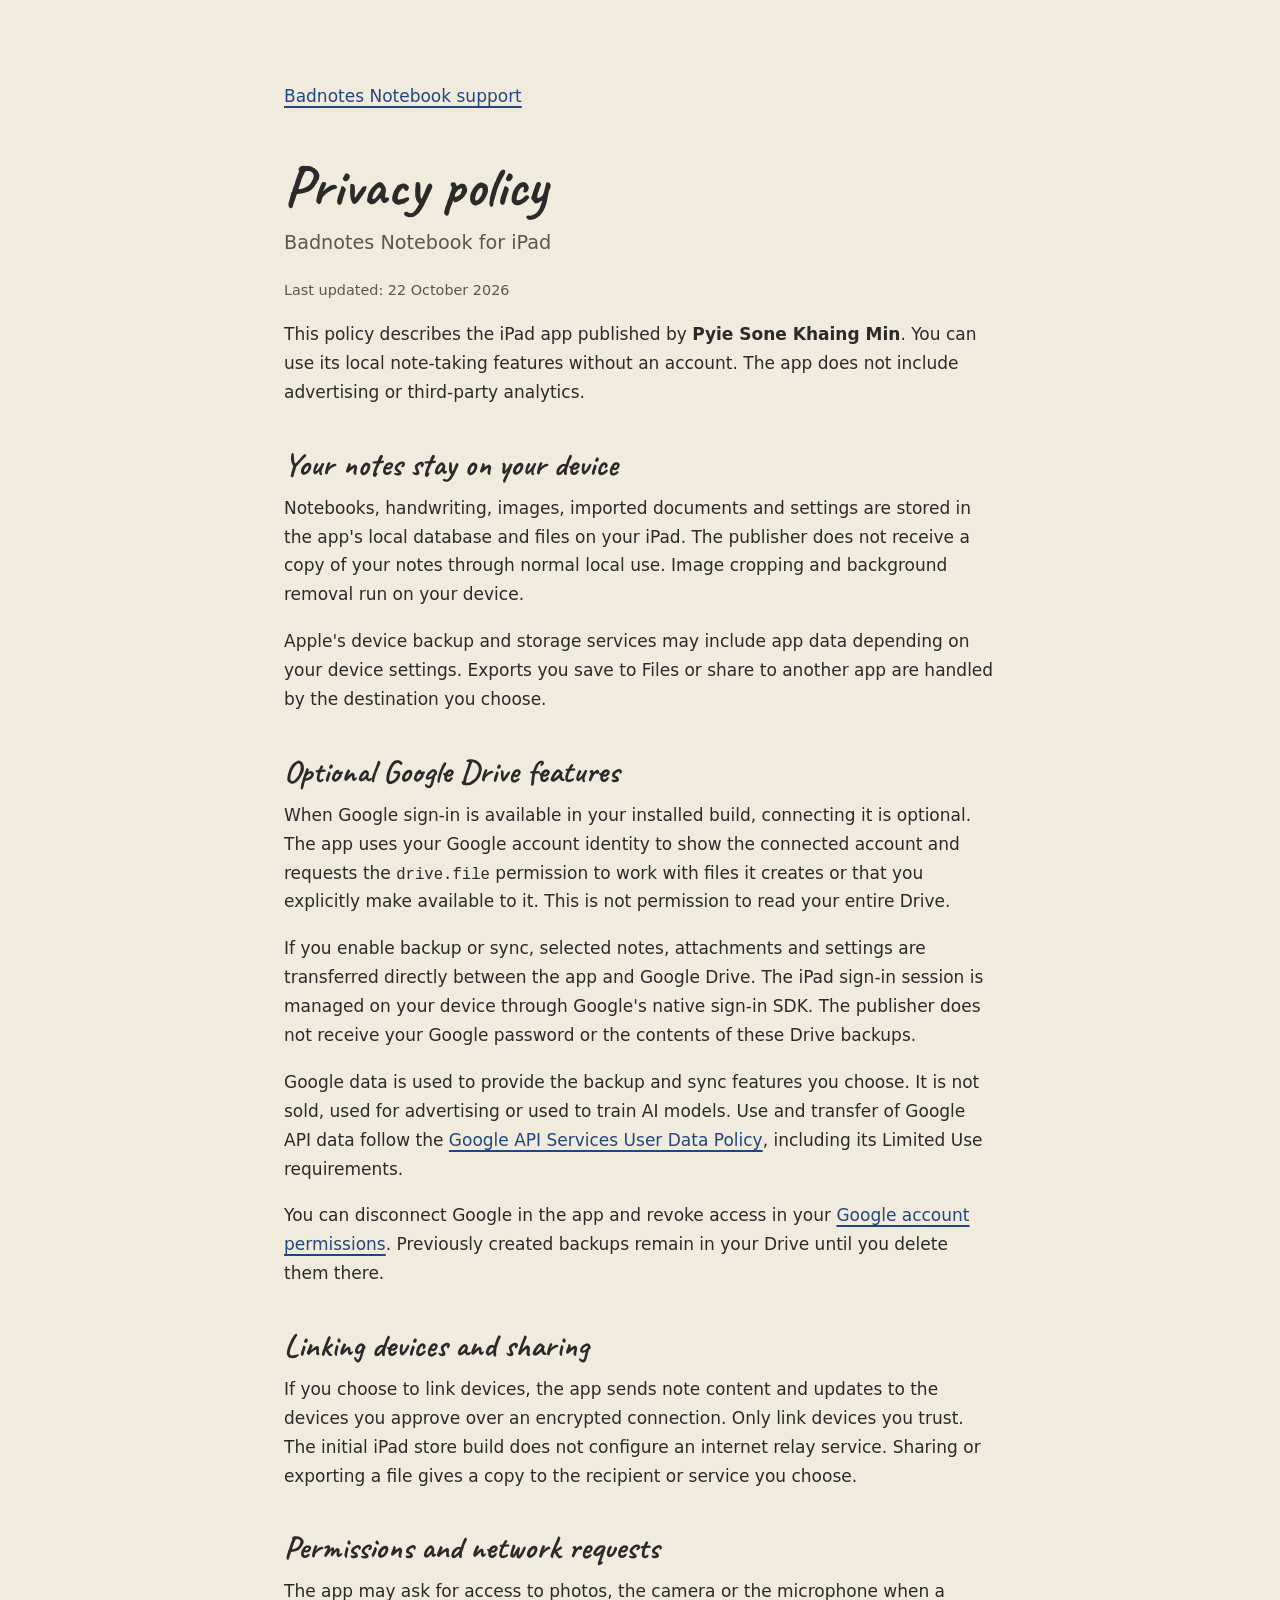
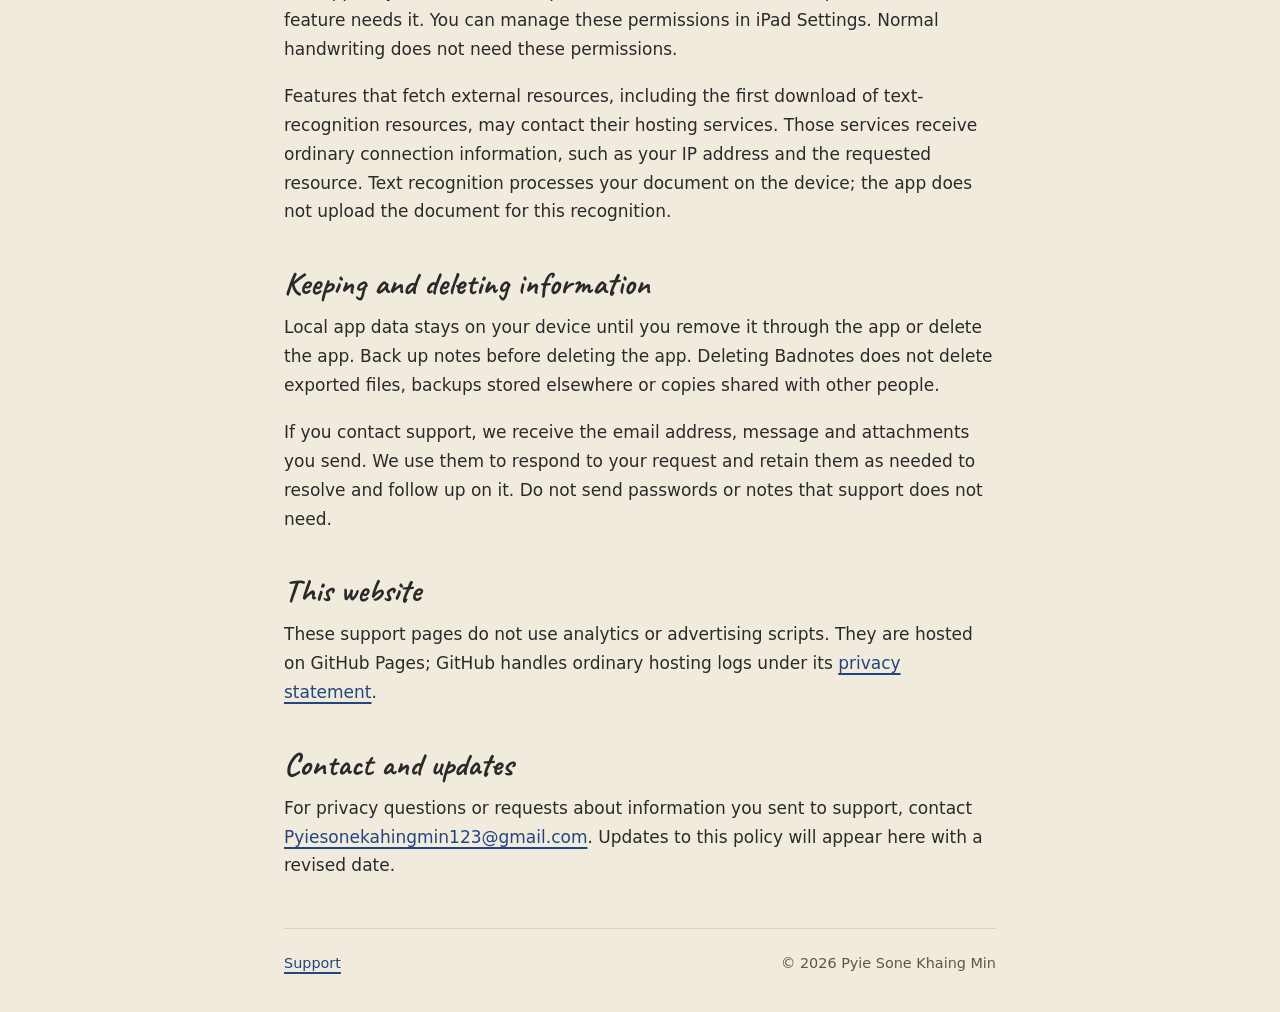
==== privacy.html @ d62a7354 "Publish Badnotes Notebook support and privacy pages" ====
<!doctype html>
<html lang="en">
<head>
  <meta charset="utf-8">
  <meta name="viewport" content="width=device-width, initial-scale=1">
  <meta name="theme-color" content="#f1ebdd">
  <title>Badnotes Notebook — Privacy policy</title>
  <link rel="icon" href="icon.png">
  <link rel="stylesheet" href="support.css">
</head>
<body>
  <a class="skip" href="#content">Skip to content</a>
  <main id="content">
    <nav aria-label="Support"><a href="index.html">Badnotes Notebook support</a></nav>
    <h1>Privacy policy</h1>
    <p class="intro">Badnotes Notebook for iPad</p>
    <p class="meta">Last updated: 22 October 2026</p>
    <p>This policy describes the iPad app published by <strong>Pyie Sone Khaing Min</strong>. You can use its local note-taking features without an account. The app does not include advertising or third-party analytics.</p>

    <h2>Your notes stay on your device</h2>
    <p>Notebooks, handwriting, images, imported documents and settings are stored in the app's local database and files on your iPad. The publisher does not receive a copy of your notes through normal local use. Image cropping and background removal run on your device.</p>
    <p>Apple's device backup and storage services may include app data depending on your device settings. Exports you save to Files or share to another app are handled by the destination you choose.</p>

    <h2>Optional Google Drive features</h2>
    <p>When Google sign-in is available in your installed build, connecting it is optional. The app uses your Google account identity to show the connected account and requests the <code>drive.file</code> permission to work with files it creates or that you explicitly make available to it. This is not permission to read your entire Drive.</p>
    <p>If you enable backup or sync, selected notes, attachments and settings are transferred directly between the app and Google Drive. The iPad sign-in session is managed on your device through Google's native sign-in SDK. The publisher does not receive your Google password or the contents of these Drive backups.</p>
    <p>Google data is used to provide the backup and sync features you choose. It is not sold, used for advertising or used to train AI models. Use and transfer of Google API data follow the <a href="https://developers.google.com/terms/api-services-user-data-policy">Google API Services User Data Policy</a>, including its Limited Use requirements.</p>
    <p>You can disconnect Google in the app and revoke access in your <a href="https://myaccount.google.com/permissions">Google account permissions</a>. Previously created backups remain in your Drive until you delete them there.</p>

    <h2>Linking devices and sharing</h2>
    <p>If you choose to link devices, the app sends note content and updates to the devices you approve over an encrypted connection. Only link devices you trust. The initial iPad store build does not configure an internet relay service. Sharing or exporting a file gives a copy to the recipient or service you choose.</p>

    <h2>Permissions and network requests</h2>
    <p>The app may ask for access to photos, the camera or the microphone when a feature needs it. You can manage these permissions in iPad Settings. Normal handwriting does not need these permissions.</p>
    <p>Features that fetch external resources, including the first download of text-recognition resources, may contact their hosting services. Those services receive ordinary connection information, such as your IP address and the requested resource. Text recognition processes your document on the device; the app does not upload the document for this recognition.</p>

    <h2>Keeping and deleting information</h2>
    <p>Local app data stays on your device until you remove it through the app or delete the app. Back up notes before deleting the app. Deleting Badnotes does not delete exported files, backups stored elsewhere or copies shared with other people.</p>
    <p>If you contact support, we receive the email address, message and attachments you send. We use them to respond to your request and retain them as needed to resolve and follow up on it. Do not send passwords or notes that support does not need.</p>

    <h2>This website</h2>
    <p>These support pages do not use analytics or advertising scripts. They are hosted on GitHub Pages; GitHub handles ordinary hosting logs under its <a href="https://docs.github.com/en/site-policy/privacy-policies/github-general-privacy-statement">privacy statement</a>.</p>

    <h2>Contact and updates</h2>
    <p>For privacy questions or requests about information you sent to support, contact <a href="mailto:Pyiesonekahingmin123@gmail.com">Pyiesonekahingmin123@gmail.com</a>. Updates to this policy will appear here with a revised date.</p>
    <footer><a href="index.html">Support</a><span>© 2026 Pyie Sone Khaing Min</span></footer>
  </main>
</body>
</html>
---- support.css ----
@font-face{font-family:Caveat;src:url('fonts/caveat-700.woff2') format('woff2');font-weight:700;font-display:swap}
:root{color-scheme:light;--paper:#f1ebdd;--ink:#2a2a2a;--muted:#5c564a;--line:#d8cfbb;--link:#22467f}
*{box-sizing:border-box}
html{background:var(--paper);color:var(--ink);scroll-padding-top:24px}
body{margin:0;font:17px/1.7 system-ui,-apple-system,BlinkMacSystemFont,'Segoe UI',sans-serif}
main{max-width:760px;margin:auto;padding:56px 24px 36px}
header{display:flex;align-items:center;gap:18px}
header img{flex-shrink:0}
h1,h2{font-family:Caveat,'Segoe Print',cursive;font-weight:700;line-height:1.15}
h1{font-size:clamp(2.7rem,7vw,3.6rem);margin:16px 0 8px;text-wrap:balance}
h2{font-size:2rem;margin:40px 0 10px;text-wrap:balance}
p{margin:0 0 18px}
a{color:var(--link);text-underline-offset:4px;text-decoration-thickness:1.5px;overflow-wrap:anywhere}
a:hover{text-decoration-thickness:3px}
a:focus-visible{outline:3px solid var(--link);outline-offset:5px;border-radius:2px}
nav{display:flex;gap:12px 28px;flex-wrap:wrap;margin:22px 0 38px}
nav a{padding:4px 0}
.intro{font-size:1.2rem;color:var(--muted)}
.meta{color:var(--muted);font-size:.9rem}
code{font: .92em ui-monospace,Consolas,monospace;overflow-wrap:anywhere}
footer{border-top:1px solid var(--line);margin-top:48px;padding-top:22px;display:flex;justify-content:space-between;gap:14px;flex-wrap:wrap;font-size:.9rem;color:var(--muted)}
.skip{position:absolute;top:-100px;left:16px;background:var(--paper);padding:8px 16px}
.skip:focus{top:12px}
::selection{background:#c6d7eb;color:#152b49}
@media(max-width:460px){main{padding:30px 22px}header{gap:12px}header img{width:48px;height:48px}h1{font-size:2.6rem}footer{display:block}footer span{display:block;margin-top:12px}}
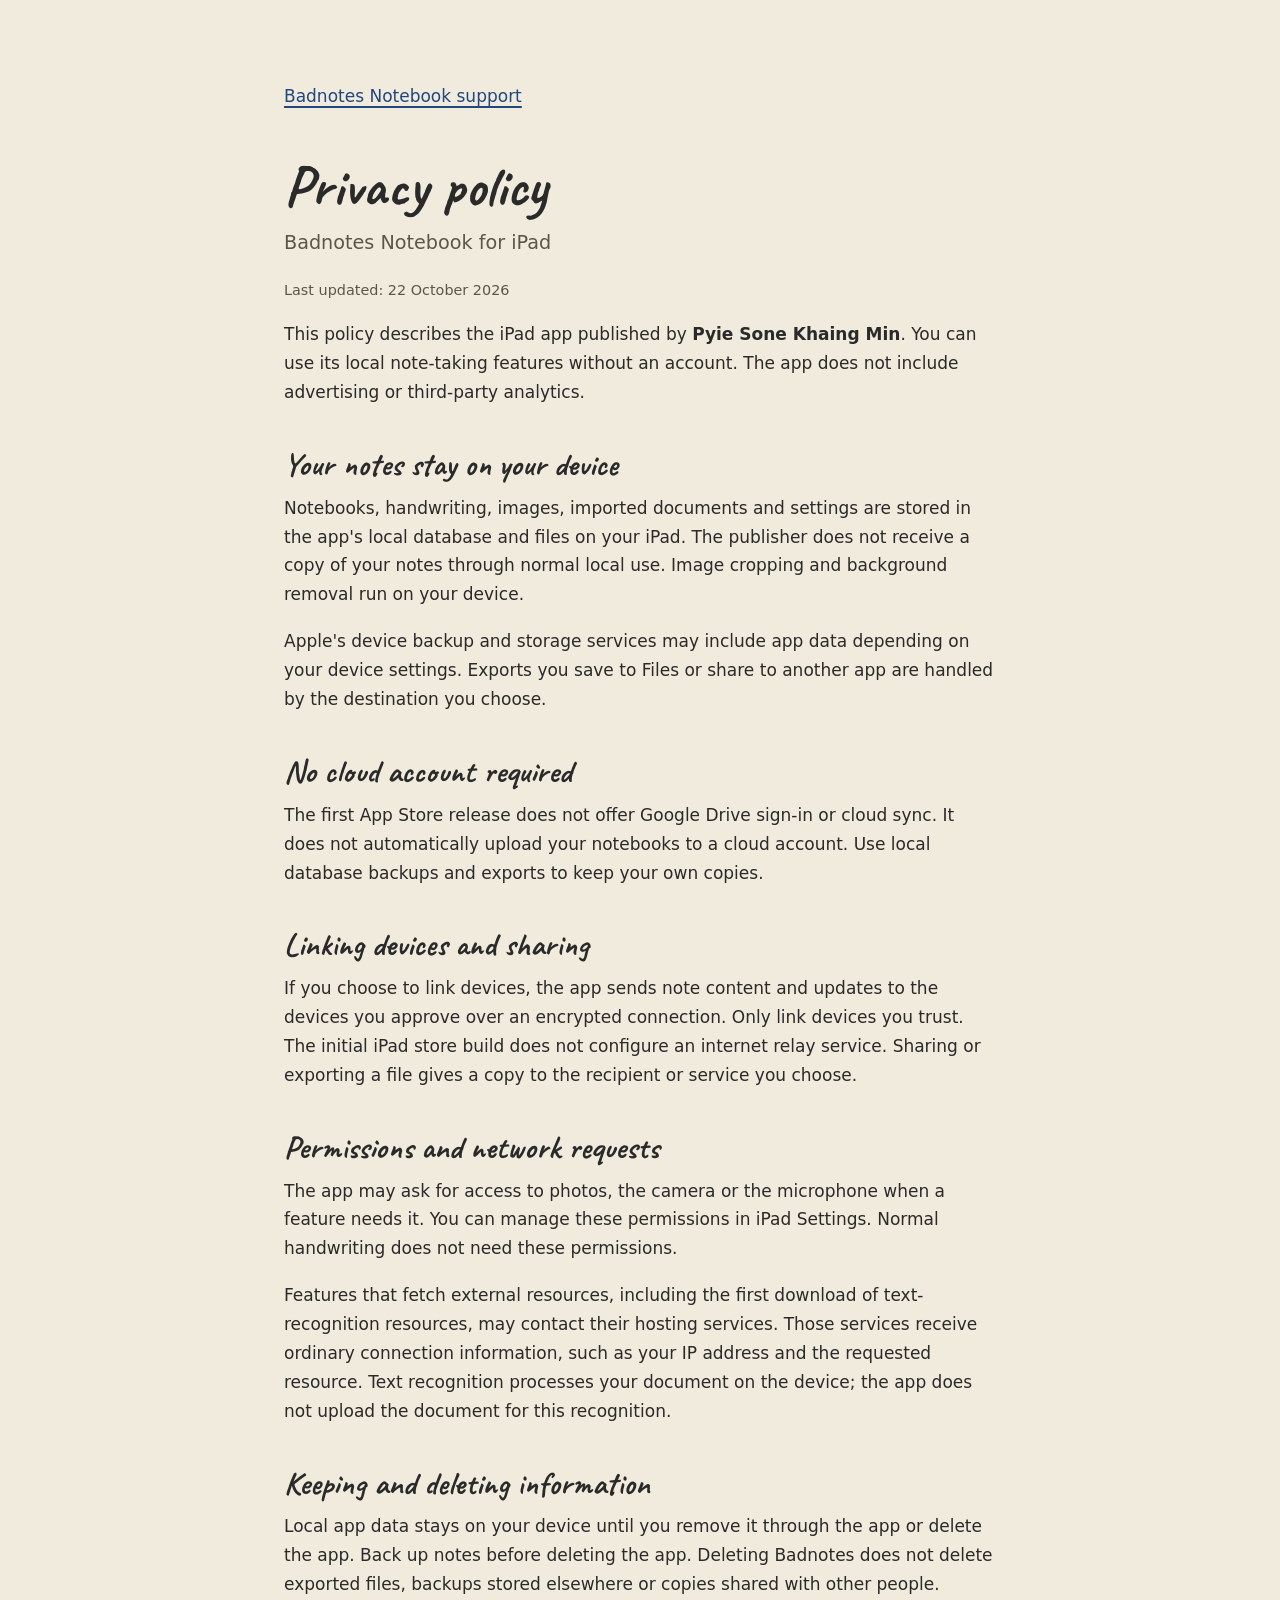
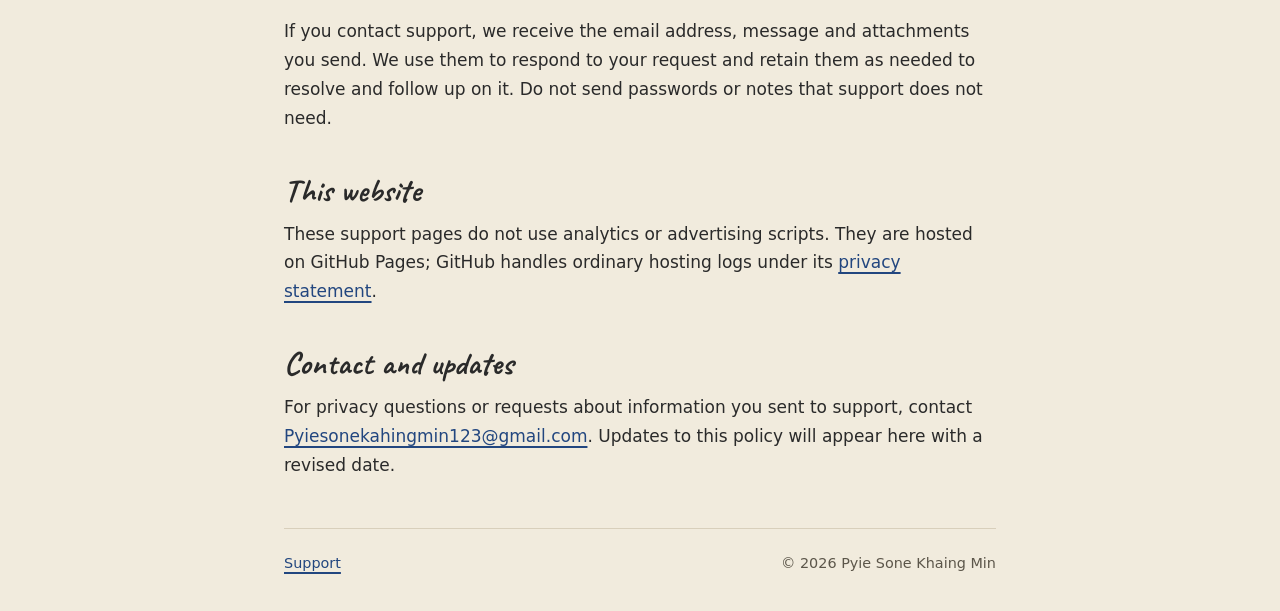
==== commit 28a7e22f: "Match support pages to the offline first release" ====
--- a/privacy.html
+++ b/privacy.html
@@ -21,11 +21,8 @@
     <p>Notebooks, handwriting, images, imported documents and settings are stored in the app's local database and files on your iPad. The publisher does not receive a copy of your notes through normal local use. Image cropping and background removal run on your device.</p>
     <p>Apple's device backup and storage services may include app data depending on your device settings. Exports you save to Files or share to another app are handled by the destination you choose.</p>
 
-    <h2>Optional Google Drive features</h2>
-    <p>When Google sign-in is available in your installed build, connecting it is optional. The app uses your Google account identity to show the connected account and requests the <code>drive.file</code> permission to work with files it creates or that you explicitly make available to it. This is not permission to read your entire Drive.</p>
-    <p>If you enable backup or sync, selected notes, attachments and settings are transferred directly between the app and Google Drive. The iPad sign-in session is managed on your device through Google's native sign-in SDK. The publisher does not receive your Google password or the contents of these Drive backups.</p>
-    <p>Google data is used to provide the backup and sync features you choose. It is not sold, used for advertising or used to train AI models. Use and transfer of Google API data follow the <a href="https://developers.google.com/terms/api-services-user-data-policy">Google API Services User Data Policy</a>, including its Limited Use requirements.</p>
-    <p>You can disconnect Google in the app and revoke access in your <a href="https://myaccount.google.com/permissions">Google account permissions</a>. Previously created backups remain in your Drive until you delete them there.</p>
+    <h2>No cloud account required</h2>
+    <p>The first App Store release does not offer Google Drive sign-in or cloud sync. It does not automatically upload your notebooks to a cloud account. Use local database backups and exports to keep your own copies.</p>
 
     <h2>Linking devices and sharing</h2>
     <p>If you choose to link devices, the app sends note content and updates to the devices you approve over an encrypted connection. Only link devices you trust. The initial iPad store build does not configure an internet relay service. Sharing or exporting a file gives a copy to the recipient or service you choose.</p>
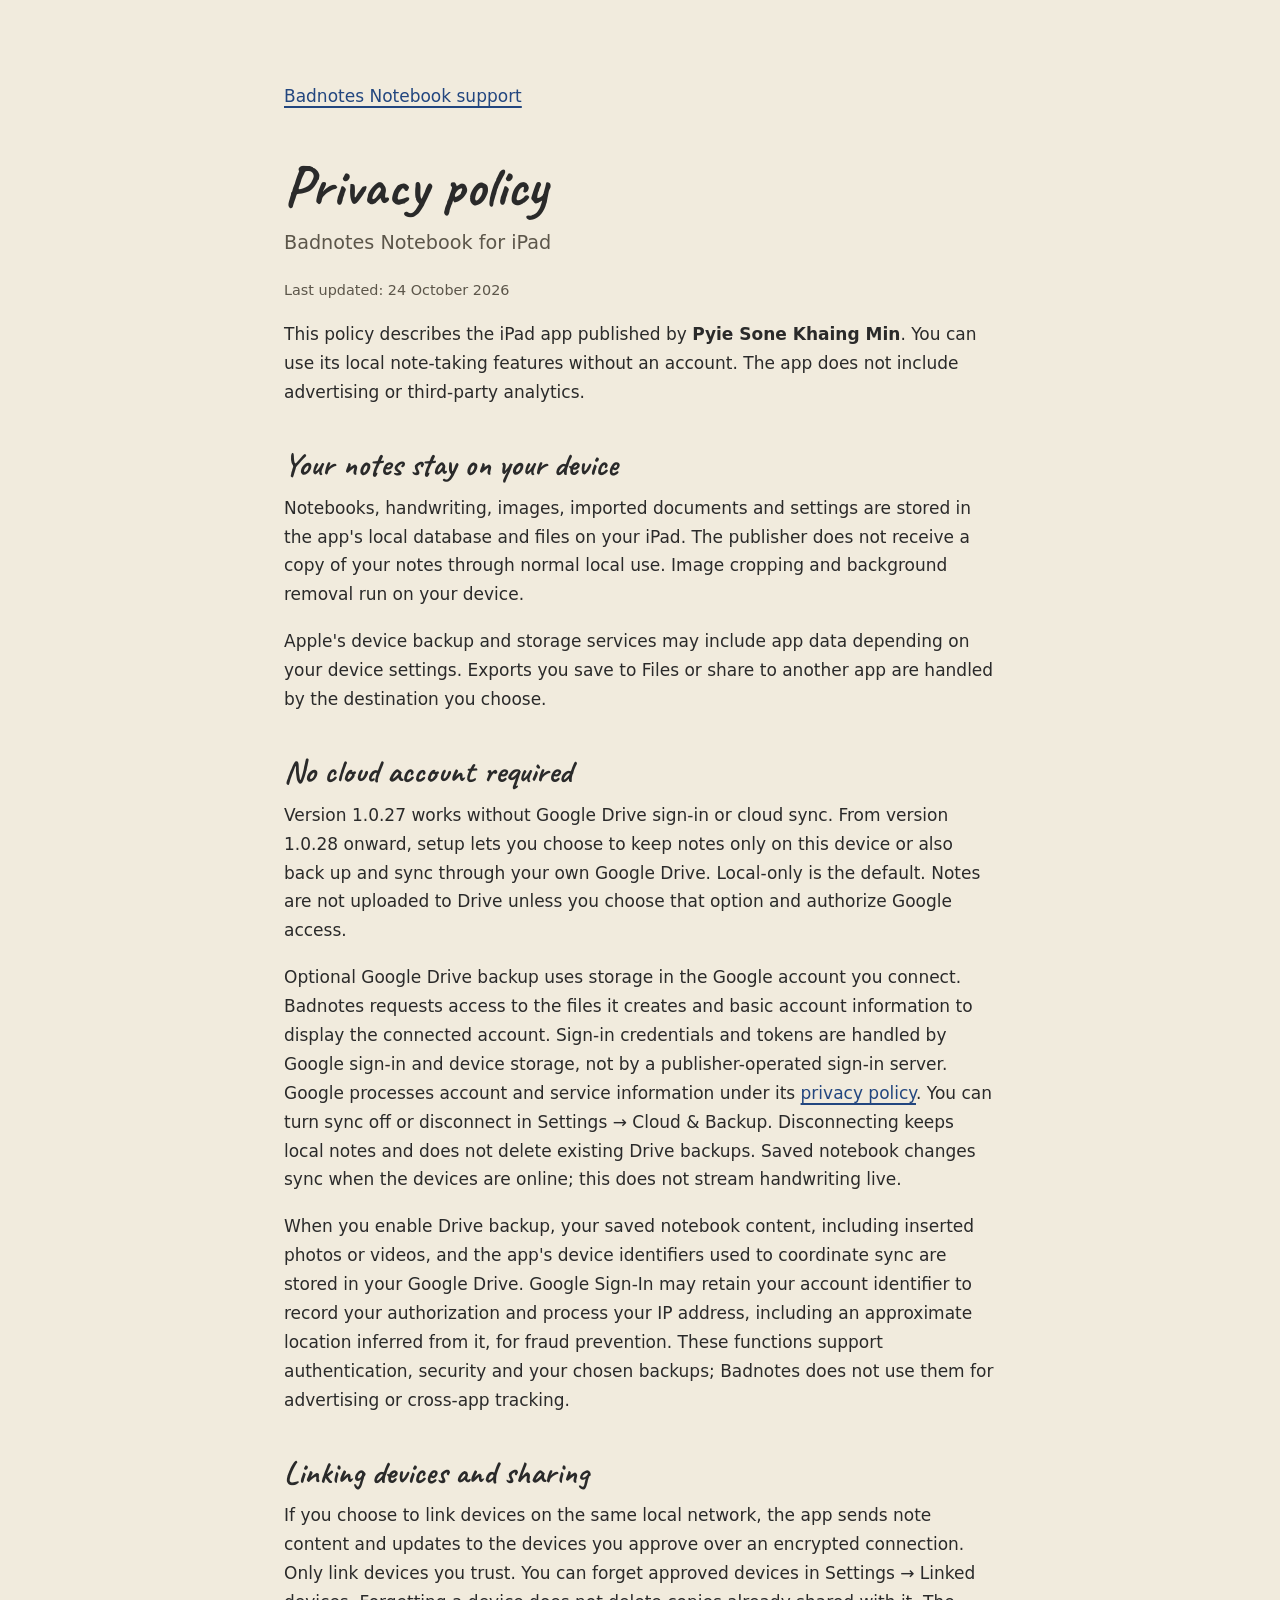
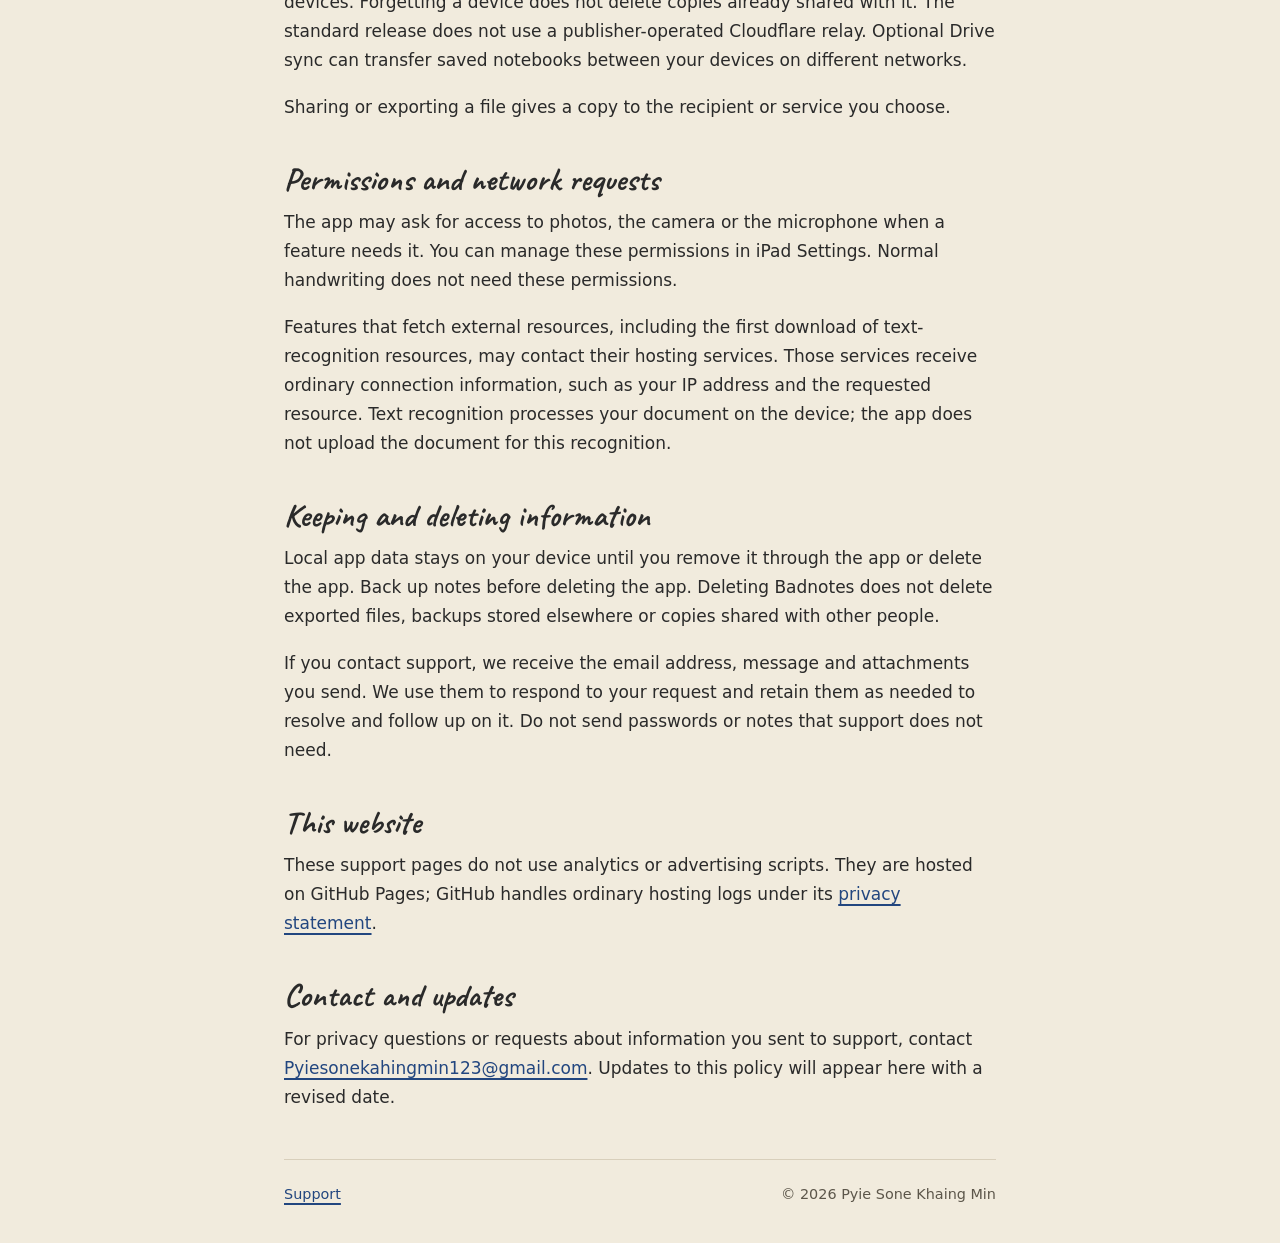
==== commit cd4b8773: "Clarify optional Drive backup and Google authentication privacy" ====
--- a/privacy.html
+++ b/privacy.html
@@ -14,7 +14,7 @@
     <nav aria-label="Support"><a href="index.html">Badnotes Notebook support</a></nav>
     <h1>Privacy policy</h1>
     <p class="intro">Badnotes Notebook for iPad</p>
-    <p class="meta">Last updated: 22 October 2026</p>
+    <p class="meta">Last updated: 24 October 2026</p>
     <p>This policy describes the iPad app published by <strong>Pyie Sone Khaing Min</strong>. You can use its local note-taking features without an account. The app does not include advertising or third-party analytics.</p>
 
     <h2>Your notes stay on your device</h2>
@@ -22,10 +22,13 @@
     <p>Apple's device backup and storage services may include app data depending on your device settings. Exports you save to Files or share to another app are handled by the destination you choose.</p>
 
     <h2>No cloud account required</h2>
-    <p>The first App Store release does not offer Google Drive sign-in or cloud sync. It does not automatically upload your notebooks to a cloud account. Use local database backups and exports to keep your own copies.</p>
+    <p>Version 1.0.27 works without Google Drive sign-in or cloud sync. From version 1.0.28 onward, setup lets you choose to keep notes only on this device or also back up and sync through your own Google Drive. Local-only is the default. Notes are not uploaded to Drive unless you choose that option and authorize Google access.</p>
+    <p>Optional Google Drive backup uses storage in the Google account you connect. Badnotes requests access to the files it creates and basic account information to display the connected account. Sign-in credentials and tokens are handled by Google sign-in and device storage, not by a publisher-operated sign-in server. Google processes account and service information under its <a href="https://policies.google.com/privacy">privacy policy</a>. You can turn sync off or disconnect in Settings → Cloud &amp; Backup. Disconnecting keeps local notes and does not delete existing Drive backups. Saved notebook changes sync when the devices are online; this does not stream handwriting live.</p>
+    <p>When you enable Drive backup, your saved notebook content, including inserted photos or videos, and the app's device identifiers used to coordinate sync are stored in your Google Drive. Google Sign-In may retain your account identifier to record your authorization and process your IP address, including an approximate location inferred from it, for fraud prevention. These functions support authentication, security and your chosen backups; Badnotes does not use them for advertising or cross-app tracking.</p>
 
     <h2>Linking devices and sharing</h2>
-    <p>If you choose to link devices, the app sends note content and updates to the devices you approve over an encrypted connection. Only link devices you trust. The initial iPad store build does not configure an internet relay service. Sharing or exporting a file gives a copy to the recipient or service you choose.</p>
+    <p>If you choose to link devices on the same local network, the app sends note content and updates to the devices you approve over an encrypted connection. Only link devices you trust. You can forget approved devices in Settings → Linked devices. Forgetting a device does not delete copies already shared with it. The standard release does not use a publisher-operated Cloudflare relay. Optional Drive sync can transfer saved notebooks between your devices on different networks.</p>
+    <p>Sharing or exporting a file gives a copy to the recipient or service you choose.</p>
 
     <h2>Permissions and network requests</h2>
     <p>The app may ask for access to photos, the camera or the microphone when a feature needs it. You can manage these permissions in iPad Settings. Normal handwriting does not need these permissions.</p>
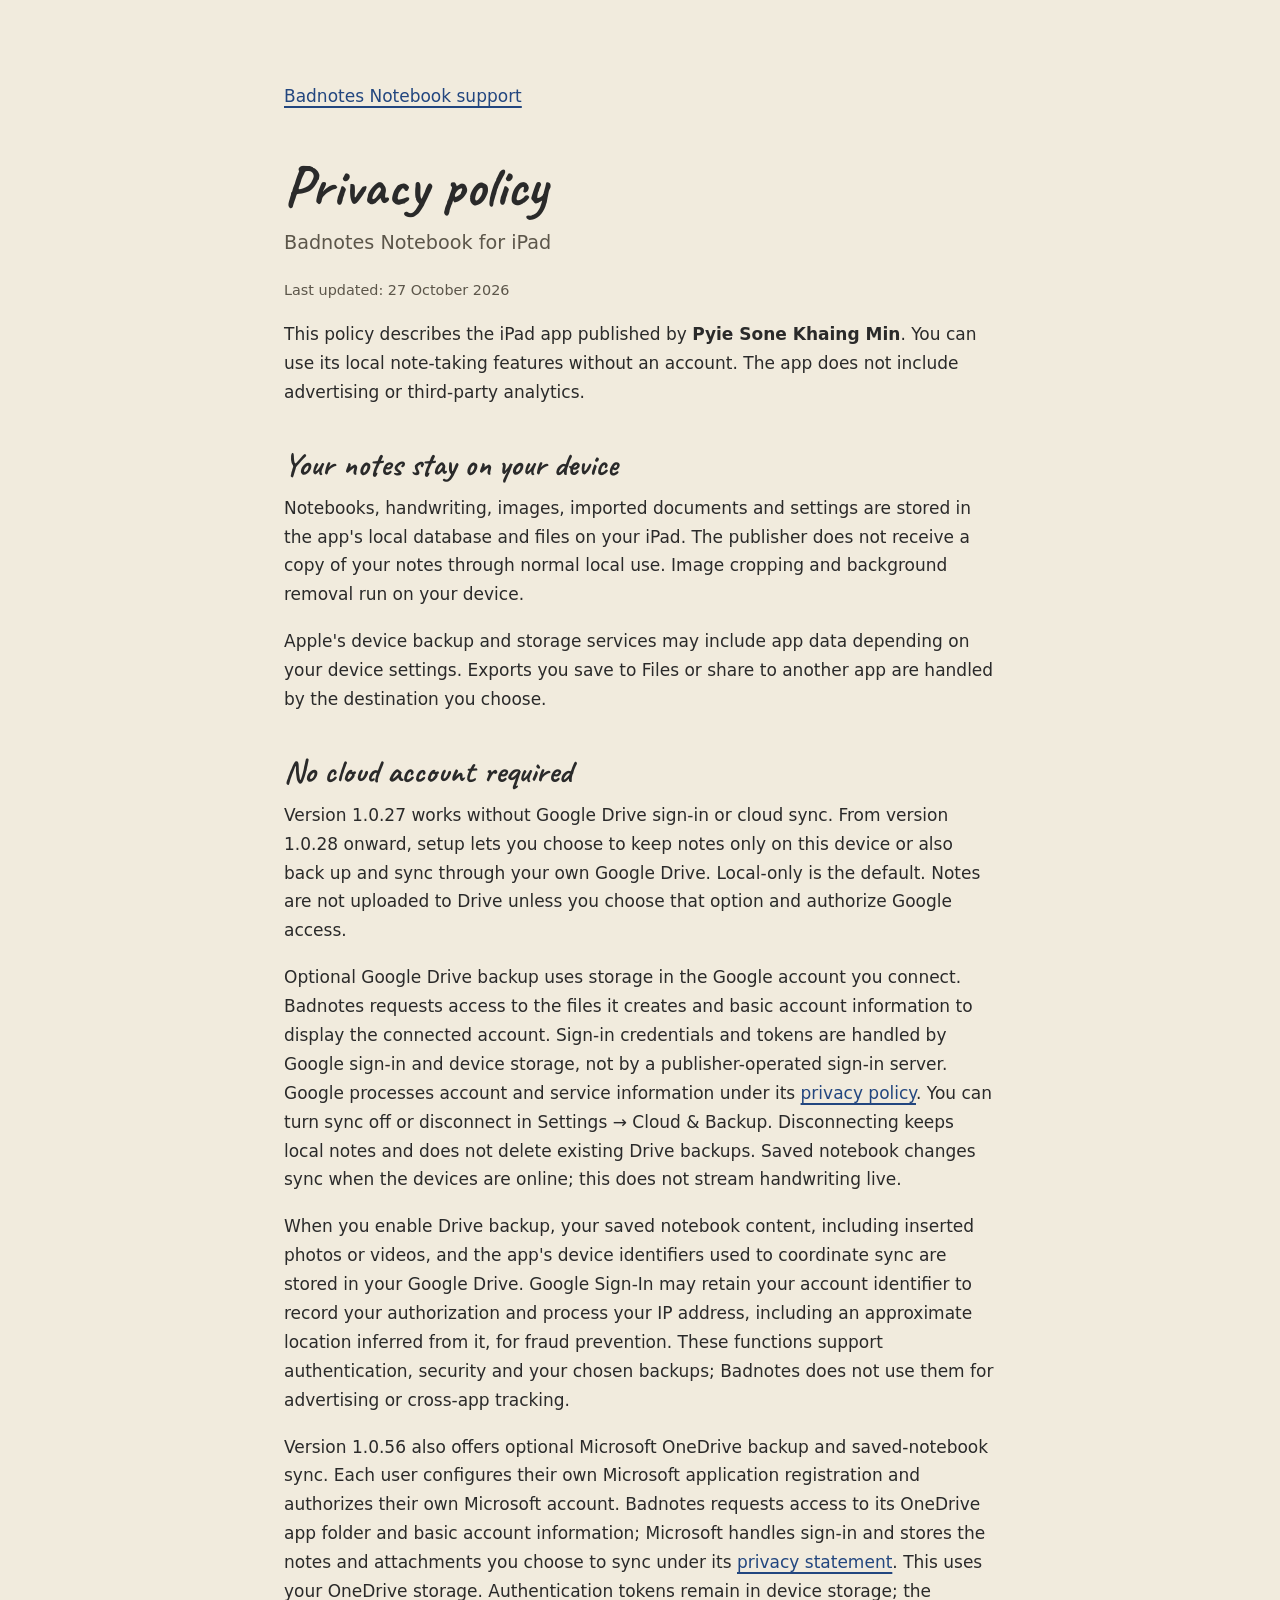
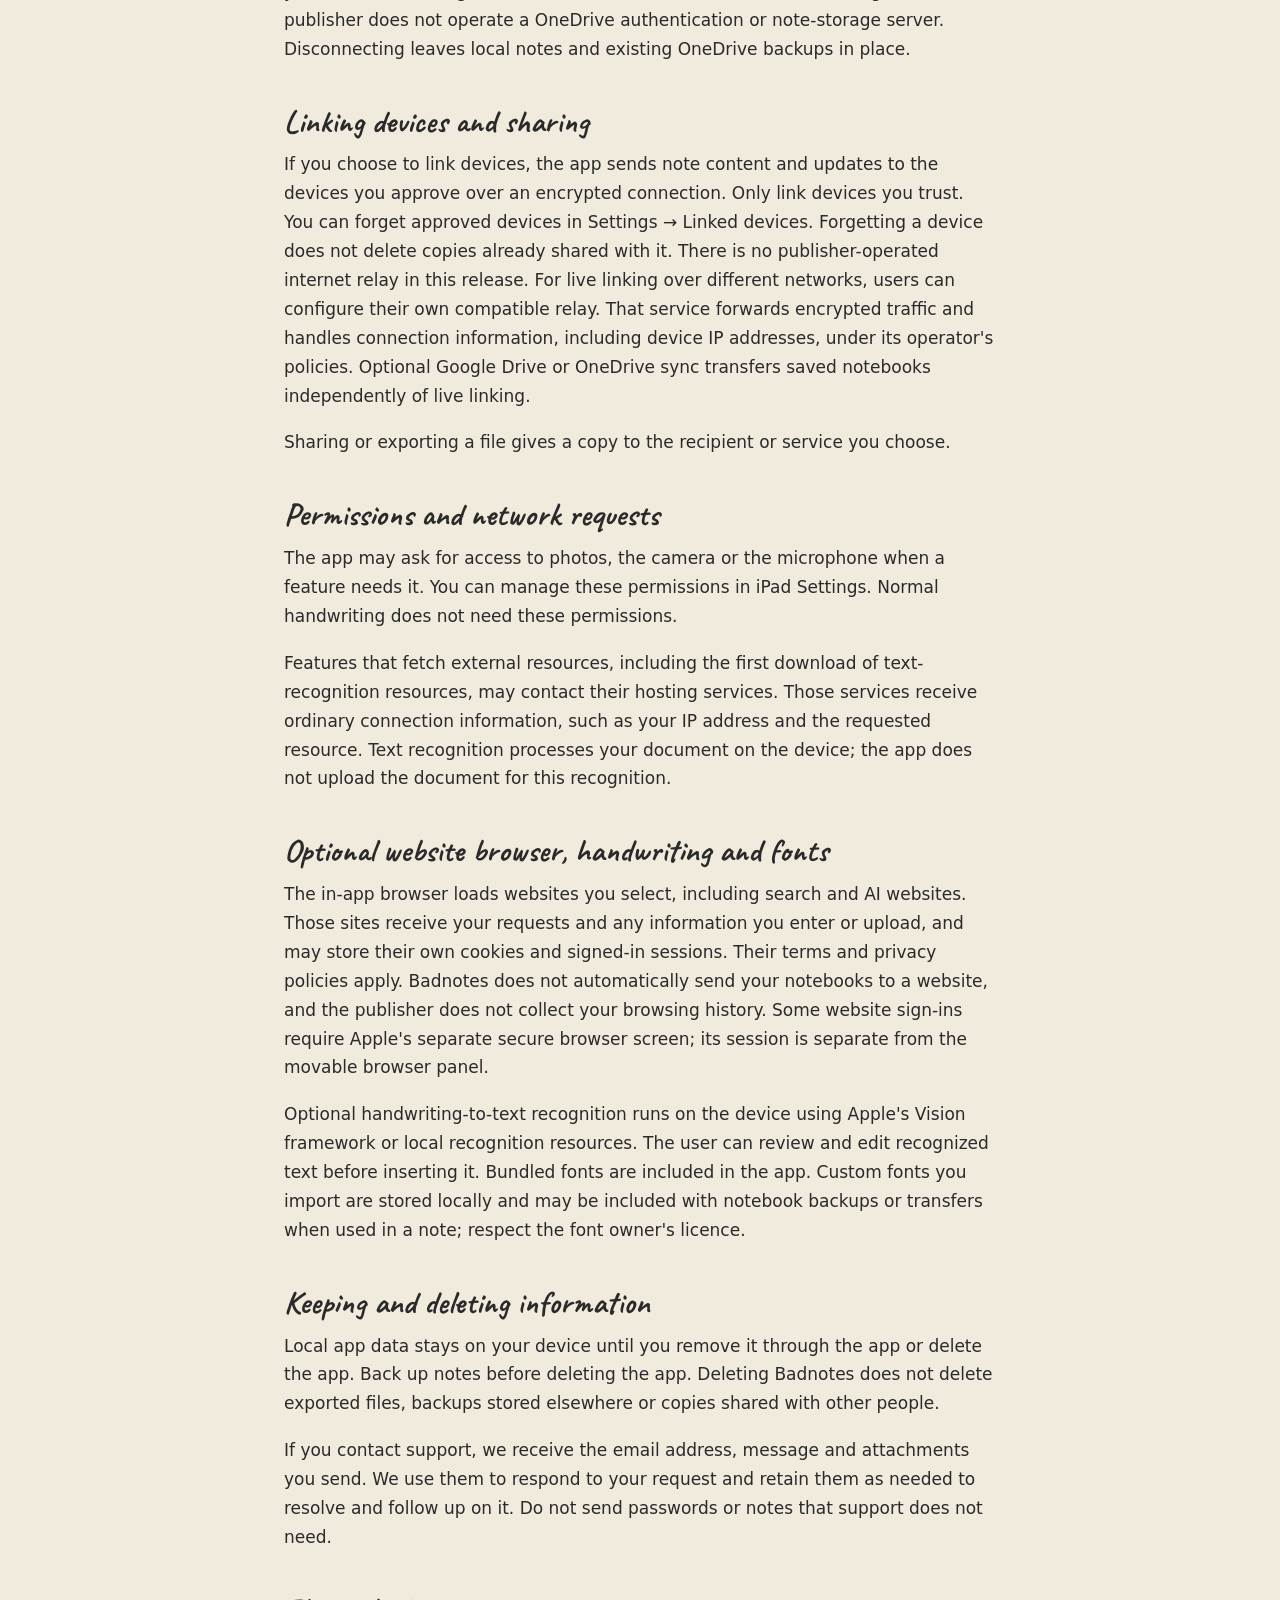
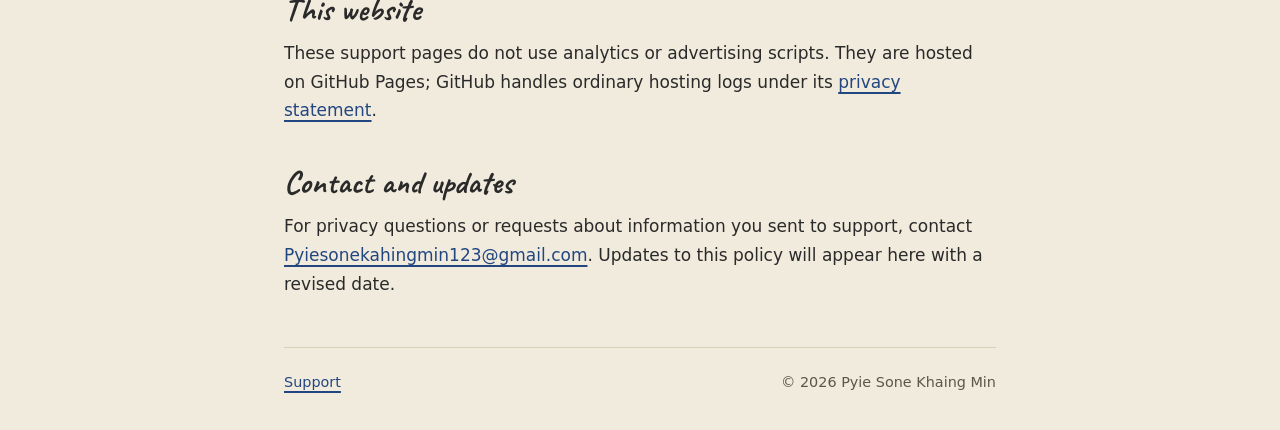
==== commit 74fd97af: "Update Badnotes 1.0.56 support and privacy information" ====
--- a/privacy.html
+++ b/privacy.html
@@ -14,7 +14,7 @@
     <nav aria-label="Support"><a href="index.html">Badnotes Notebook support</a></nav>
     <h1>Privacy policy</h1>
     <p class="intro">Badnotes Notebook for iPad</p>
-    <p class="meta">Last updated: 24 October 2026</p>
+    <p class="meta">Last updated: 27 October 2026</p>
     <p>This policy describes the iPad app published by <strong>Pyie Sone Khaing Min</strong>. You can use its local note-taking features without an account. The app does not include advertising or third-party analytics.</p>
 
     <h2>Your notes stay on your device</h2>
@@ -25,14 +25,18 @@
     <p>Version 1.0.27 works without Google Drive sign-in or cloud sync. From version 1.0.28 onward, setup lets you choose to keep notes only on this device or also back up and sync through your own Google Drive. Local-only is the default. Notes are not uploaded to Drive unless you choose that option and authorize Google access.</p>
     <p>Optional Google Drive backup uses storage in the Google account you connect. Badnotes requests access to the files it creates and basic account information to display the connected account. Sign-in credentials and tokens are handled by Google sign-in and device storage, not by a publisher-operated sign-in server. Google processes account and service information under its <a href="https://policies.google.com/privacy">privacy policy</a>. You can turn sync off or disconnect in Settings → Cloud &amp; Backup. Disconnecting keeps local notes and does not delete existing Drive backups. Saved notebook changes sync when the devices are online; this does not stream handwriting live.</p>
     <p>When you enable Drive backup, your saved notebook content, including inserted photos or videos, and the app's device identifiers used to coordinate sync are stored in your Google Drive. Google Sign-In may retain your account identifier to record your authorization and process your IP address, including an approximate location inferred from it, for fraud prevention. These functions support authentication, security and your chosen backups; Badnotes does not use them for advertising or cross-app tracking.</p>
+    <p>Version 1.0.56 also offers optional Microsoft OneDrive backup and saved-notebook sync. Each user configures their own Microsoft application registration and authorizes their own Microsoft account. Badnotes requests access to its OneDrive app folder and basic account information; Microsoft handles sign-in and stores the notes and attachments you choose to sync under its <a href="https://privacy.microsoft.com/privacystatement">privacy statement</a>. This uses your OneDrive storage. Authentication tokens remain in device storage; the publisher does not operate a OneDrive authentication or note-storage server. Disconnecting leaves local notes and existing OneDrive backups in place.</p>
 
     <h2>Linking devices and sharing</h2>
-    <p>If you choose to link devices on the same local network, the app sends note content and updates to the devices you approve over an encrypted connection. Only link devices you trust. You can forget approved devices in Settings → Linked devices. Forgetting a device does not delete copies already shared with it. The standard release does not use a publisher-operated Cloudflare relay. Optional Drive sync can transfer saved notebooks between your devices on different networks.</p>
+    <p>If you choose to link devices, the app sends note content and updates to the devices you approve over an encrypted connection. Only link devices you trust. You can forget approved devices in Settings → Linked devices. Forgetting a device does not delete copies already shared with it. There is no publisher-operated internet relay in this release. For live linking over different networks, users can configure their own compatible relay. That service forwards encrypted traffic and handles connection information, including device IP addresses, under its operator's policies. Optional Google Drive or OneDrive sync transfers saved notebooks independently of live linking.</p>
     <p>Sharing or exporting a file gives a copy to the recipient or service you choose.</p>
 
     <h2>Permissions and network requests</h2>
     <p>The app may ask for access to photos, the camera or the microphone when a feature needs it. You can manage these permissions in iPad Settings. Normal handwriting does not need these permissions.</p>
     <p>Features that fetch external resources, including the first download of text-recognition resources, may contact their hosting services. Those services receive ordinary connection information, such as your IP address and the requested resource. Text recognition processes your document on the device; the app does not upload the document for this recognition.</p>
+    <h2>Optional website browser, handwriting and fonts</h2>
+    <p>The in-app browser loads websites you select, including search and AI websites. Those sites receive your requests and any information you enter or upload, and may store their own cookies and signed-in sessions. Their terms and privacy policies apply. Badnotes does not automatically send your notebooks to a website, and the publisher does not collect your browsing history. Some website sign-ins require Apple's separate secure browser screen; its session is separate from the movable browser panel.</p>
+    <p>Optional handwriting-to-text recognition runs on the device using Apple's Vision framework or local recognition resources. The user can review and edit recognized text before inserting it. Bundled fonts are included in the app. Custom fonts you import are stored locally and may be included with notebook backups or transfers when used in a note; respect the font owner's licence.</p>
 
     <h2>Keeping and deleting information</h2>
     <p>Local app data stays on your device until you remove it through the app or delete the app. Back up notes before deleting the app. Deleting Badnotes does not delete exported files, backups stored elsewhere or copies shared with other people.</p>
